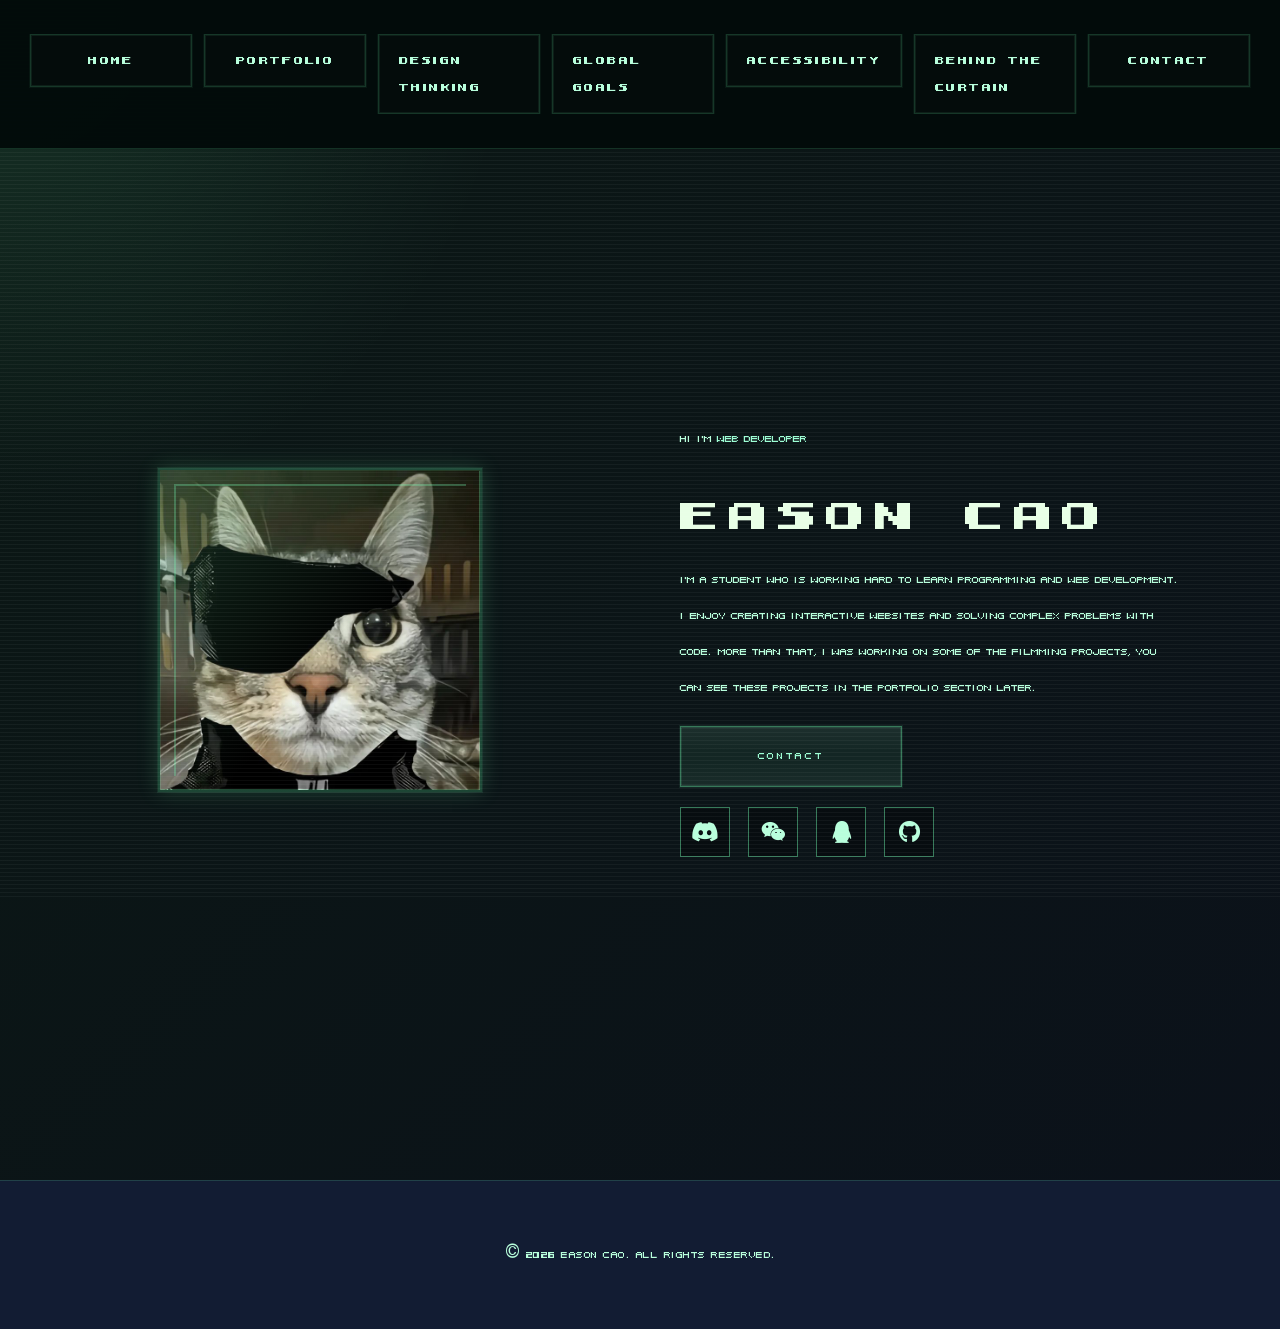
==== index.html @ fa2d39c9 "change the style and font of website" ====
<!DOCTYPE html>
<html lang="en">
<head>
    <meta charset="UTF-8">
    <meta name="viewport" content="width=device-width, initial-scale=1.0">
    <title>Eason Cao - Portfolio</title>
    <link rel="stylesheet" href="styles/style.css">
    <link rel="stylesheet" href="https://cdnjs.cloudflare.com/ajax/libs/font-awesome/6.4.0/css/all.min.css">
</head>
<body>
    <header>
        <div class="nav-container">
            <nav>
                <ul class="nav-links">
                    <li><a href="index.html">Home</a></li>
                    <li><a href="projects.html">Portfolio</a></li>
                    <li><a href="design-thinking.html">Design Thinking</a></li>
                    <li><a href="global-goals.html">Global Goals</a></li>
                    <li><a href="accessibility.html">Accessibility</a></li>
                    <li><a href="behind-curtain.html">Behind the Curtain</a></li>
                    <li><a href="contact.html">Contact</a></li>
                </ul>
            </nav>
        </div>
    </header>

    <section id="hero">
        <div class="hero-container">
            <div class="hero-image">
                <img src="images/Solid snake cat.jpg" alt="Eason Cao profile photo">
            </div>
            <div class="hero-content">
                <p class="hero-subtitle">Hi I'm <span class="role">Web Developer</span></p>
                <h1>Eason Cao</h1>
                <p class="hero-description">
                    I'm a student who is working hard to learn programming and web development. I enjoy creating interactive websites and solving complex problems with code.
                    More than that, I was working on some of the filmming projects, you can see these projects in the Portfolio section later. 
                </p>
                <div class="hero-buttons">
                    <a href="contact.html" class="btn btn-primary">Contact</a>
                </div>
                <div class="social-links">
                    <a href="https://discordapp.com/users/1101487924173865010" target="_blank" rel="noreferrer" aria-label="Discord"><i class="fab fa-discord"></i></a>
                    <a href="https://www.wechat.com/" target="_blank" rel="noreferrer" aria-label="WeChat"><i class="fab fa-weixin"></i></a>
                    <a href="https://im.qq.com/" target="_blank" rel="noreferrer" aria-label="QQ"><i class="fab fa-qq"></i></a>
                    <a href="https://github.com/EASONCAO-A11/WebDev-Coursework-Eason-Cao.git" target="_blank" rel="noreferrer" aria-label="GitHub"><i class="fab fa-github"></i></a>
                </div>
            </div>
        </div>
    </section>

    <footer>
        <p>&copy; 2026 Eason Cao. All rights reserved.</p>
    </footer>

    <script src="scripts/script.js"></script>
</body>
</html>
---- styles/style.css ----
﻿@import url('https://fonts.googleapis.com/css2?family=Poppins:wght@300;400;600;700&display=swap');

/* Local MGS1 webfonts (placed in /fonts) */
@font-face {
    font-family: 'MGS1 Ammo';
    src: url('../fonts/MGS1 Ammo.ttf') format('truetype');
    font-weight: 400;
    font-style: normal;
    font-display: swap;
}

@font-face {
    font-family: 'MGS1 Codec';
    src: url('../fonts/MGS1 Codec.ttf') format('truetype');
    font-weight: 400 700;
    font-style: normal;
    font-display: swap;
}

@font-face {
    font-family: 'MGS1 HUD';
    src: url('../fonts/MGS1 HUD.ttf') format('truetype');
    font-weight: 300 700;
    font-style: normal;
    font-display: swap;
}

/* Utility classes and global typography mapping */
.num, .number, .count {
    font-family: 'MGS1 Ammo', 'MGS1 HUD', monospace;
}

h1, h2, h3, h4, .logo-text, .nav-links a {
    font-family: 'MGS1 Codec', 'MGS1 HUD', 'Poppins', system-ui, -apple-system, 'Segoe UI', Roboto, 'Helvetica Neue', Arial;
    letter-spacing: 0.14em; /* increased spacing for MGS1 Codec */
    text-transform: uppercase;
}

/* Increase base font-size so rem-based sizes scale up across the site */
html {
    font-size: 20px; /* changed to 20px per request */
}

body {
    margin: 0;
    padding: 0;
    box-sizing: border-box;
}

:root {
    --bg-dark: #050b0b;
    --bg-darker: #041212;
    --text-light: #b8ffdc;
    --text-lighter: #e8ffe6;
    --accent-green: #72ffb3;
    --accent-light: #9dffd5;
    --accent-deep: #26c795;
    --accent-blue: var(--accent-deep);
    --muted: #7aa48d;
    --panel: rgba(6, 20, 15, 0.82);
    --panel-border: rgba(114, 255, 179, 0.16);
    --max-width: 1200px;
}

body {
    position: relative;
    overflow-x: hidden;
    font-family: 'MGS1 HUD', 'Poppins', system-ui, -apple-system, 'Segoe UI', Roboto, 'Helvetica Neue', Arial;
    line-height: 1.6;
    color: var(--text-light);
    background-color: var(--bg-dark);
    background-image:
        radial-gradient(circle at top left, rgba(114,255,179,0.12), transparent 28%);
    background-size: cover;
    background-attachment: scroll;
    font-weight: 400;
    -webkit-font-smoothing: antialiased;
    -moz-osx-font-smoothing: grayscale;
}

body::after {
    content: '';
    position: fixed;
    inset: 0;
    z-index: 0;
    pointer-events: none;
    background-image: repeating-linear-gradient(
        rgba(255, 255, 255, 0.12),
        rgba(255, 255, 255, 0.12) 1px,
        transparent 1px,
        transparent 4px
    );
    opacity: 0.36;
}

/* Header and Navigation */
header {
    position: fixed;
    top: 0;
    width: 100%;
    z-index: 1000;
    background-color: rgba(3, 12, 11, 0.98);
    padding: 14px 0;
    border-bottom: 1px solid rgba(114, 255, 179, 0.16);
}

.nav-container {
    max-width: var(--max-width);
    margin: 0 auto;
    display: flex;
    justify-content: center;
    align-items: center;
    padding: 0 16px;
    gap: 18px;
}

.logo {
    display: flex;
    align-items: center;
    gap: 12px;
    text-decoration: none;
    color: var(--text-lighter);
    font-weight: 700;
    font-size: 1.05rem;
    letter-spacing: 0.08em;
    text-transform: uppercase;
}

.logo-avatar {
    width: 42px;
    height: 42px;
    background: linear-gradient(135deg, rgba(114,255,179,0.85), rgba(45,206,141,0.9));
    border-radius: 0;
    display: flex;
    align-items: center;
    justify-content: center;
    overflow: hidden;
    box-shadow: 0 0 18px rgba(114,255,179,0.18);
    border: 1px solid rgba(114,255,179,0.22);
}

.logo-avatar img {
    width: 100%;
    height: 100%;
    object-fit: cover;
    display: block;
}

.nav-links {
    list-style: none;
    display: flex;
    gap: 12px;
    flex-wrap: nowrap;
    overflow-x: auto;
    padding: 0 4px;
}

.nav-links a {
    position: relative;
    display: inline-flex;
    align-items: center;
    justify-content: center;
    padding: 12px 20px;
    min-width: 120px;
    color: var(--text-light);
    text-decoration: none;
    font-size: 0.85rem;
    font-weight: 700;
    transition: transform 0.2s ease, color 0.2s ease, border-color 0.2s ease, background-color 0.2s ease;
    letter-spacing: 0.14em;
    text-transform: uppercase;
    border: 1px solid rgba(114,255,179,0.18);
    background: rgba(3, 12, 11, 0.72);
    box-shadow: inset 0 0 0 1px rgba(114,255,179,0.08), 0 0 0 1px rgba(114,255,179,0.05);
    overflow: hidden;
    border-radius: 0;
}

.nav-links a::before {
    content: '';
    position: absolute;
    inset: 0;
    background: rgba(255,255,255,0.02);
    z-index: -1;
}

.nav-links a::after {
    content: '';
    position: absolute;
    left: 0;
    top: 0;
    width: 6px;
    height: 100%;
    background: transparent;
    transition: background-color 0.2s ease;
}

.nav-links a:hover {
    color: var(--accent-light);
    transform: translateY(-1px);
    border-color: rgba(114,255,179,0.45);
}

.nav-links a:hover::after {
    background: rgba(114,255,179,0.35);
}

.nav-links a.active,
.nav-links a.selected {
    color: #03120b;
    background: rgba(114,255,179,0.18);
    border-color: rgba(114,255,179,0.65);
    box-shadow:
        inset 0 0 0 1px rgba(255,255,255,0.12),
        0 0 20px rgba(114,255,179,0.18);
}

.nav-links a.active::after,
.nav-links a.selected::after {
    background: rgba(114,255,179,0.85);
}

/* Hero Section */
#hero {
    margin-top: 80px;
    padding: 100px 40px;
    min-height: 100vh;
    display: flex;
    align-items: center;
    background: linear-gradient(135deg, rgba(114, 255, 179, 0.05), rgba(26, 33, 62, 0.3));
}

.hero-container {
    max-width: var(--max-width);
    margin: 0 auto;
    display: grid;
    grid-template-columns: 1fr 1fr;
    gap: 80px;
    align-items: center;
    width: 100%;
}

.hero-image {
    width: 320px;
    height: 320px;
    background: linear-gradient(180deg, rgba(5, 18, 18, 0.98), rgba(7, 24, 23, 0.95));
    border-radius: 0;
    border: 2px solid rgba(114, 255, 179, 0.22);
    margin: 0 auto;
    display: flex;
    align-items: center;
    justify-content: center;
    overflow: hidden;
    box-shadow:
        0 0 0 1px rgba(114,255,179,0.08),
        0 0 20px rgba(114,255,179,0.18),
        inset 0 0 24px rgba(114,255,179,0.08);
    position: relative;
}

.hero-image::before {
    content: '';
    position: absolute;
    inset: 0;
    border-radius: 0;
    border: 1px solid rgba(114,255,179,0.16);
    background: linear-gradient(135deg, rgba(114,255,179,0.18), transparent 60%);
    pointer-events: none;
}

.hero-image::after {
    content: '';
    position: absolute;
    inset: 14px;
    border-top: 2px solid rgba(114,255,179,0.28);
    border-left: 2px solid rgba(114,255,179,0.28);
    pointer-events: none;
}

.hero-image img {
    width: 100%;
    height: 100%;
    object-fit: cover;
    display: block;
    border-radius: 0;
}

.hero-subtitle .role {
    color: var(--accent-light);
    font-weight: 600;
}

.hero-content h1 {
    font-size: 3.5rem;
    font-weight: 700;
    color: var(--text-lighter);
    line-height: 1.1;
    margin: 10px 0;
}

.hero-description {
    font-size: 1rem;
    color: var(--text-light);
    line-height: 1.8;
    max-width: 500px;
    margin: 10px 0;
}

.hero-buttons {
    display: flex;
    gap: 20px;
    margin-top: 20px;
}

button,
input[type="submit"],
input[type="button"],
.btn {
    display: inline-flex;
    align-items: center;
    justify-content: center;
    gap: 12px; /* layout gap preserved in px */
    padding: 14px 30px;
    min-width: 160px;
    font-size: 0.95rem;
    font-weight: 700;
    text-decoration: none;
    border-radius: 0;
    transition: transform 0.25s ease, box-shadow 0.25s ease, border-color 0.25s ease, background-color 0.25s ease;
    border: 1px solid rgba(114,255,179,0.28);
    cursor: pointer;
    text-align: center;
    letter-spacing: 0.14em;
    text-transform: uppercase;
    background-color: rgba(3, 12, 11, 0.72);
    color: var(--text-light);
    position: relative;
    overflow: hidden;
    box-shadow: inset 0 0 0 1px rgba(114,255,179,0.12), 0 0 0 1px rgba(114,255,179,0.08);
}

button::before,
input[type="submit"]::before,
input[type="button"]::before,
.btn::before {
    content: '';
    position: absolute;
    inset: 0;
    background: linear-gradient(180deg, rgba(255,255,255,0.12), rgba(255,255,255,0.02) 35%, transparent 40%, transparent 60%, rgba(255,255,255,0.08) 100%);
    opacity: 0.35;
    pointer-events: none;
}

button:hover,
input[type="submit"]:hover,
input[type="button"]:hover,
.btn:hover {
    transform: translateY(-1px);
    border-color: rgba(114,255,179,0.9);
    box-shadow: 0 0 20px rgba(114,255,179,0.22), inset 0 0 8px rgba(114,255,179,0.08);
}

button:focus-visible,
input[type="submit"]:focus-visible,
input[type="button"]:focus-visible,
.btn:focus-visible {
    outline: none;
    box-shadow: 0 0 22px rgba(114,255,179,0.4);
}

.btn-primary {
    background-color: rgba(114,255,179,0.08);
    color: var(--accent-light);
    border-color: rgba(114,255,179,0.38);
}

.btn.selected,
.btn.active,
button.active,
input[type="submit"].active,
input[type="button"].active {
    background-color: rgba(114,255,179,0.18);
    color: #03120b;
    border-color: rgba(114,255,179,0.95);
    box-shadow: 0 0 24px rgba(114,255,179,0.35), inset 0 0 18px rgba(114,255,179,0.12);
}

.btn.selected::before,
.btn.active::before,
button.active::before,
input[type="submit"].active::before,
input[type="button"].active::before {
    opacity: 0.7;
    background: linear-gradient(180deg, rgba(255,255,255,0.22), rgba(255,255,255,0.06) 36%, transparent 46%, transparent 54%, rgba(255,255,255,0.12) 100%);
}

.social-links {
    display: flex;
    gap: 18px;
    margin-top: 20px;
}

.social-links a {
    width: 48px;
    height: 48px;
    border-radius: 0;
    border: 1px solid rgba(114,255,179,0.45);
    display: flex;
    align-items: center;
    justify-content: center;
    color: var(--text-light);
    text-decoration: none;
    transition: all 0.25s ease;
    font-size: 1.1rem;
    background: rgba(0, 0, 0, 0.35);
}

.social-links a:hover {
    background-color: rgba(114,255,179,0.18);
    border-color: rgba(114,255,179,0.9);
    color: var(--text-lighter);
    transform: translateY(-2px);
}

/* Responsive Design */
@media (max-width: 768px) {
    .hero-container {
        grid-template-columns: 1fr;
        gap: 40px;
    }

    .hero-image {
        width: 250px;
        height: 250px;
    }

    .hero-content h1 {
        font-size: 2.5rem;
    }

    .hero-buttons {
        flex-direction: column;
    }

    .btn {
        width: 100%;
        text-align: center;
    }

    .nav-links {
        gap: 20px;
    }

    .nav-links a {
        font-size: 0.85rem;
    }

    #hero {
        padding: 80px 20px;
        margin-top: 70px;
    }

    .nav-container {
        padding: 0 20px;
    }
}

@media (max-width: 480px) {
    .hero-content h1 {
        font-size: 2rem;
    }

    .hero-subtitle {
        font-size: 0.85rem;
    }

    .hero-description {
        font-size: 0.9rem;
    }

    .btn {
        padding: 12px 24px;
        font-size: 0.85rem;
    }

    .social-links {
        gap: 15px;
    }

    .social-links a {
        width: 40px;
        height: 40px;
        font-size: 0.9rem;
    }

    .logo {
        gap: 8px;
        font-size: 0.95rem;
    }

    .logo-avatar {
        width: 35px;
        height: 35px;
        font-size: 0.95rem;
    }

    .nav-links {
        gap: 15px;
    }

    .nav-links a {
        font-size: 0.75rem;
    }
}

/* Footer */
footer {
    background-color: rgba(22, 33, 62, 0.8);
    border-top: 1px solid rgba(114, 255, 179, 0.16);
    padding: 40px 20px;
    text-align: center;
}

footer p {
    color: var(--text-light);
    font-size: 0.95rem;
    letter-spacing: 0.5px;
}

/* Page Sections */
.page-section {
    margin-top: 80px;
    padding: 60px 40px;
    min-height: 100vh;
    background: rgba(5, 11, 10, 0.92);
    border-top: 1px solid rgba(114,255,179,0.16);
    border-bottom: 1px solid rgba(114,255,179,0.16);
}

.page-container {
    max-width: var(--max-width);
    margin: 0 auto;
}

.page-section h1 {
    font-size: 2.8rem;
    font-weight: 700;
    color: var(--text-lighter);
    margin-bottom: 20px;
    line-height: 1.2;
    letter-spacing: 0.08em;
    text-transform: uppercase;
}

.page-section h2 {
    font-size: 2rem;
    font-weight: 700;
    color: var(--text-light);
    margin-top: 40px;
    margin-bottom: 20px;
    letter-spacing: 0.06em;
}

.page-section h3 {
    font-size: 1.3rem;
    font-weight: 600;
    color: var(--text-lighter);
    margin-top: 25px;
    margin-bottom: 15px;
}

.page-section p {
    font-size: 1rem;
    color: var(--text-light);
    line-height: 1.8;
    margin-bottom: 15px;
}

.intro-text {
    font-size: 1.1rem;
    color: var(--accent-light);
    margin-bottom: 30px;
    font-weight: 500;
}

/* Process Grid */
.process-grid {
    display: grid;
    grid-template-columns: repeat(auto-fit, minmax(300px, 1fr));
    gap: 30px;
    margin: 40px 0;
}

.process-card,
.goal-highlight,
.target-card,
.feature-card,
.tech-item,
.challenge-card,
.tool,
.skill-category,
.interest-card,
.project-card {
    border-radius: 0;
}

.process-card {
    background: rgba(114, 255, 179, 0.08);
    border: 1px solid rgba(114, 255, 179, 0.18);
    padding: 30px;
    transition: all 0.3s ease;
}

.process-card:hover {
    background: rgba(114, 255, 179, 0.12);
    border-color: rgba(114, 255, 179, 0.32);
    transform: translateY(-5px);
}

.process-number {
    display: inline-block;
    width: 40px;
    height: 40px;
    background: linear-gradient(135deg, var(--accent-deep), var(--accent-light));
    border-radius: 0;
    display: flex;
    align-items: center;
    justify-content: center;
    color: white;
    font-weight: 700;
    font-size: 1.2rem;
    margin-bottom: 15px;
}

.process-card h2 {
    margin-top: 0;
    margin-bottom: 15px;
    font-size: 1.3rem;
}

.decision-list, .contribution-list, .commitment-list, .resources-list, .learning-list {
    list-style: none;
    padding: 0;
    margin: 20px 0;
}

.decision-list li, .contribution-list li, .commitment-list li, .resources-list li, .learning-list li {
    padding: 12px 0;
    padding-left: 30px;
    position: relative;
    color: var(--text-light);
    font-size: 1rem;
    line-height: 1.6;
}

.decision-list li::before, .contribution-list li::before, .commitment-list li::before, .resources-list li::before, .learning-list li::before {
    content: 'â†’';
    position: absolute;
    left: 0;
    color: var(--accent-light);
    font-weight: bold;
}

/* Goal Highlight */
.goal-highlight {
    background: rgba(114, 255, 179, 0.12);
    border: 1px solid rgba(114, 255, 179, 0.22);
    border-radius: 0;
    padding: 40px;
    margin: 30px 0;
}

.goal-description {
    font-size: 1.2rem;
    color: var(--accent-light);
    font-weight: 500;
    margin-bottom: 20px;
}

/* Targets Grid */
.targets-grid {
    display: grid;
    grid-template-columns: repeat(auto-fit, minmax(250px, 1fr));
    gap: 25px;
    margin: 30px 0;
}

.target-card {
    background: rgba(114, 255, 179, 0.08);
    border: 1px solid rgba(114, 255, 179, 0.18);
    border-radius: 0;
    padding: 25px;
    text-align: center;
    transition: all 0.3s ease;
}

.target-card:hover {
    background: rgba(114, 255, 179, 0.12);
    transform: translateY(-3px);
}

.target-card i {
    font-size: 2rem;
    color: var(--accent-light);
    margin-bottom: 15px;
}

.target-card h4 {
    color: var(--text-lighter);
    font-size: 1.1rem;
    margin-bottom: 10px;
}

.target-card p {
    font-size: 0.95rem;
    color: var(--text-light);
    margin: 0;
}

/* Features Grid */
.features-grid {
    display: grid;
    grid-template-columns: repeat(auto-fit, minmax(280px, 1fr));
    gap: 25px;
    margin: 30px 0;
}

.feature-card {
    background: rgba(114, 255, 179, 0.08);
    border: 1px solid rgba(114, 255, 179, 0.18);
    border-radius: 0;
    padding: 25px;
    transition: all 0.3s ease;
}

.feature-card:hover {
    background: rgba(114, 255, 179, 0.12);
    border-color: rgba(114, 255, 179, 0.32);
    transform: translateY(-3px);
}

.feature-card h3 {
    margin-top: 0;
    display: flex;
    align-items: center;
    gap: 12px;
    margin-bottom: 12px;
    font-size: 1.1rem;
}

.feature-card i {
    color: var(--accent-light);
    font-size: 1.3rem;
}

.feature-card p {
    margin: 0;
    font-size: 0.95rem;
}

/* Tech Stack */
.tech-stack {
    display: grid;
    grid-template-columns: repeat(auto-fit, minmax(200px, 1fr));
    gap: 20px;
    margin: 30px 0;
}

.tech-item {
    background: rgba(114, 255, 179, 0.12);
    border-left: 4px solid var(--accent-light);
    padding: 20px;
    border-radius: 0;
}

.tech-item h3 {
    margin-top: 0;
    color: var(--accent-light);
    font-size: 1.1rem;
}

.tech-item p {
    margin: 10px 0 0 0;
    font-size: 0.95rem;
}

/* Challenge Cards */
.challenge-card {
    background: rgba(114, 255, 179, 0.08);
    border: 1px solid rgba(114, 255, 179, 0.18);
    border-radius: 0;
    padding: 25px;
    margin: 20px 0;
}

.challenge-card h3 {
    margin-top: 0;
    color: var(--accent-light);
    font-size: 1.2rem;
}

.challenge-card p {
    margin: 12px 0;
}

.challenge-card strong {
    color: var(--text-lighter);
}

/* Tools List */
.tools-list {
    display: grid;
    grid-template-columns: repeat(auto-fit, minmax(150px, 1fr));
    gap: 20px;
    margin: 30px 0;
}

.tool {
    background: rgba(114, 255, 179, 0.12);
    border: 1px solid rgba(114, 255, 179, 0.22);
    border-radius: 0;
    padding: 25px;
    text-align: center;
}

.tool i {
    font-size: 2rem;
    color: var(--accent-light);
    margin-bottom: 12px;
}

.tool h4 {
    color: var(--text-lighter);
    font-size: 1rem;
    margin-bottom: 8px;
}

.tool p {
    font-size: 0.85rem;
    color: var(--text-light);
    margin: 0;
}

.future-list {
    list-style: none;
    padding: 0;
}

.future-list li {
    padding: 12px 0;
    padding-left: 30px;
    position: relative;
    color: var(--text-light);
}

.future-list li::before {
    content: 'âœ“';
    position: absolute;
    left: 0;
    color: var(--accent-light);
    font-weight: bold;
}

/* Project Grid */
.project-grid {
    display: grid;
    grid-template-columns: repeat(auto-fit, minmax(320px, 1fr));
    gap: 30px;
    margin: 40px 0;
}

.project-card {
    background: rgba(8, 25, 20, 0.94);
    border: 1px solid rgba(114,255,179,0.18);
    border-radius: 0;
    padding: 28px;
    transition: transform 0.25s ease, box-shadow 0.25s ease;
    box-shadow: 0 0 14px rgba(0, 0, 0, 0.12);
}

.project-card:hover {
    background: rgba(9, 34, 27, 0.94);
    border-color: rgba(114,255,179,0.34);
    transform: translateY(-4px);
}

.project-card h3 {
    margin-top: 0;
    color: var(--text-lighter);
    font-size: 1.3rem;
    margin-bottom: 8px;
}

.project-type {
    color: var(--accent-light);
    font-size: 0.85rem;
    font-weight: 600;
    text-transform: uppercase;
    letter-spacing: 1px;
    margin-bottom: 12px;
}

.project-card p {
    color: var(--text-light);
    font-size: 0.95rem;
    line-height: 1.6;
    margin: 0 0 15px 0;
}

.project-tags {
    display: flex;
    flex-wrap: wrap;
    gap: 10px;
    margin: 20px 0;
}

.tag {
    display: inline-block;
    background: rgba(114, 255, 179, 0.12);
    color: var(--accent-light);
    padding: 6px 12px;
    border-radius: 0;
    font-size: 0.8rem;
    border: 1px solid rgba(114, 255, 179, 0.22);
}

.contact-card form {
    display: flex;
    flex-direction: column;
    gap: 20px;
    margin-top: 20px;
    align-items: flex-start;
}

.form-group {
    width: 100%;
    max-width: 560px;
}

.form-group label {
        display: block;
        margin-bottom: 8px;
        color: var(--text-lighter);
        font-weight: 600;
        font-size: 0.95rem;
    }

    .form-group input,
    .form-group textarea {
        width: 100%;
        background: rgba(114, 255, 179, 0.08);
        border: 1px solid rgba(255, 255, 255, 0.12);
        border-radius: 0;
        color: var(--text-light);
        padding: 16px;
        font-size: 1rem;
        outline: none;
        transition: border-color 0.25s ease, background-color 0.25s ease;
    }

    .form-group input:focus,
    .form-group textarea:focus {
        border-color: rgba(114, 255, 179, 0.6);
        background: rgba(255, 255, 255, 0.08);
    }

    .form-group textarea {
        min-height: 160px;
        resize: vertical;
    }

    .contact-grid {
        grid-template-columns: repeat(auto-fit, minmax(320px, 1fr));
    }
/* Skills Grid */
.skills-grid {
    display: grid;
    grid-template-columns: repeat(auto-fit, minmax(250px, 1fr));
    gap: 30px;
    margin: 30px 0;
}

.skill-category {
    background: rgba(114, 255, 179, 0.12);
    border: 1px solid rgba(114, 255, 179, 0.18);
    border-radius: 0;
    padding: 25px;
}

.skill-category h3 {
    margin-top: 0;
    color: var(--accent-light);
    font-size: 1.2rem;
    margin-bottom: 15px;
}

.skills-list {
    list-style: none;
    padding: 0;
    margin: 0;
}

.skills-list li {
    padding: 10px 0;
    padding-left: 25px;
    position: relative;
    color: var(--text-light);
    font-size: 0.95rem;
}

.skills-list li::before {
    content: 'â–¸';
    position: absolute;
    left: 0;
    color: var(--accent-light);
    font-weight: bold;
}

/* Interests Grid */
.interests-grid {
    display: grid;
    grid-template-columns: repeat(auto-fit, minmax(280px, 1fr));
    gap: 25px;
    margin: 30px 0;
}

.interest-card {
    background: rgba(114, 255, 179, 0.08);
    border: 1px solid rgba(114, 255, 179, 0.18);
    border-radius: 0;
    padding: 30px;
    text-align: center;
    transition: all 0.3s ease;
}

.interest-card:hover {
    background: rgba(114, 255, 179, 0.12);
    border-color: rgba(114, 255, 179, 0.32);
    transform: translateY(-5px);
}

.interest-card i {
    font-size: 2.5rem;
    color: var(--accent-light);
    margin-bottom: 15px;
}

.interest-card h3 {
    margin-top: 0;
    color: var(--text-lighter);
    font-size: 1.1rem;
    margin-bottom: 10px;
}

.interest-card p {
    margin: 0;
    font-size: 0.95rem;
    color: var(--text-light);
}

/* Education and Goals Lists */
.education-list, .goals-list {
    list-style: none;
    padding: 0;
    margin: 20px 0;
}

.education-list li, .goals-list li {
    padding: 12px 0;
    padding-left: 30px;
    position: relative;
    color: var(--text-light);
    font-size: 0.95rem;
    line-height: 1.6;
}

.education-list li::before, .goals-list li::before {
    content: 'â†’';
    position: absolute;
    left: 0;
    color: var(--accent-light);
    font-weight: bold;
}
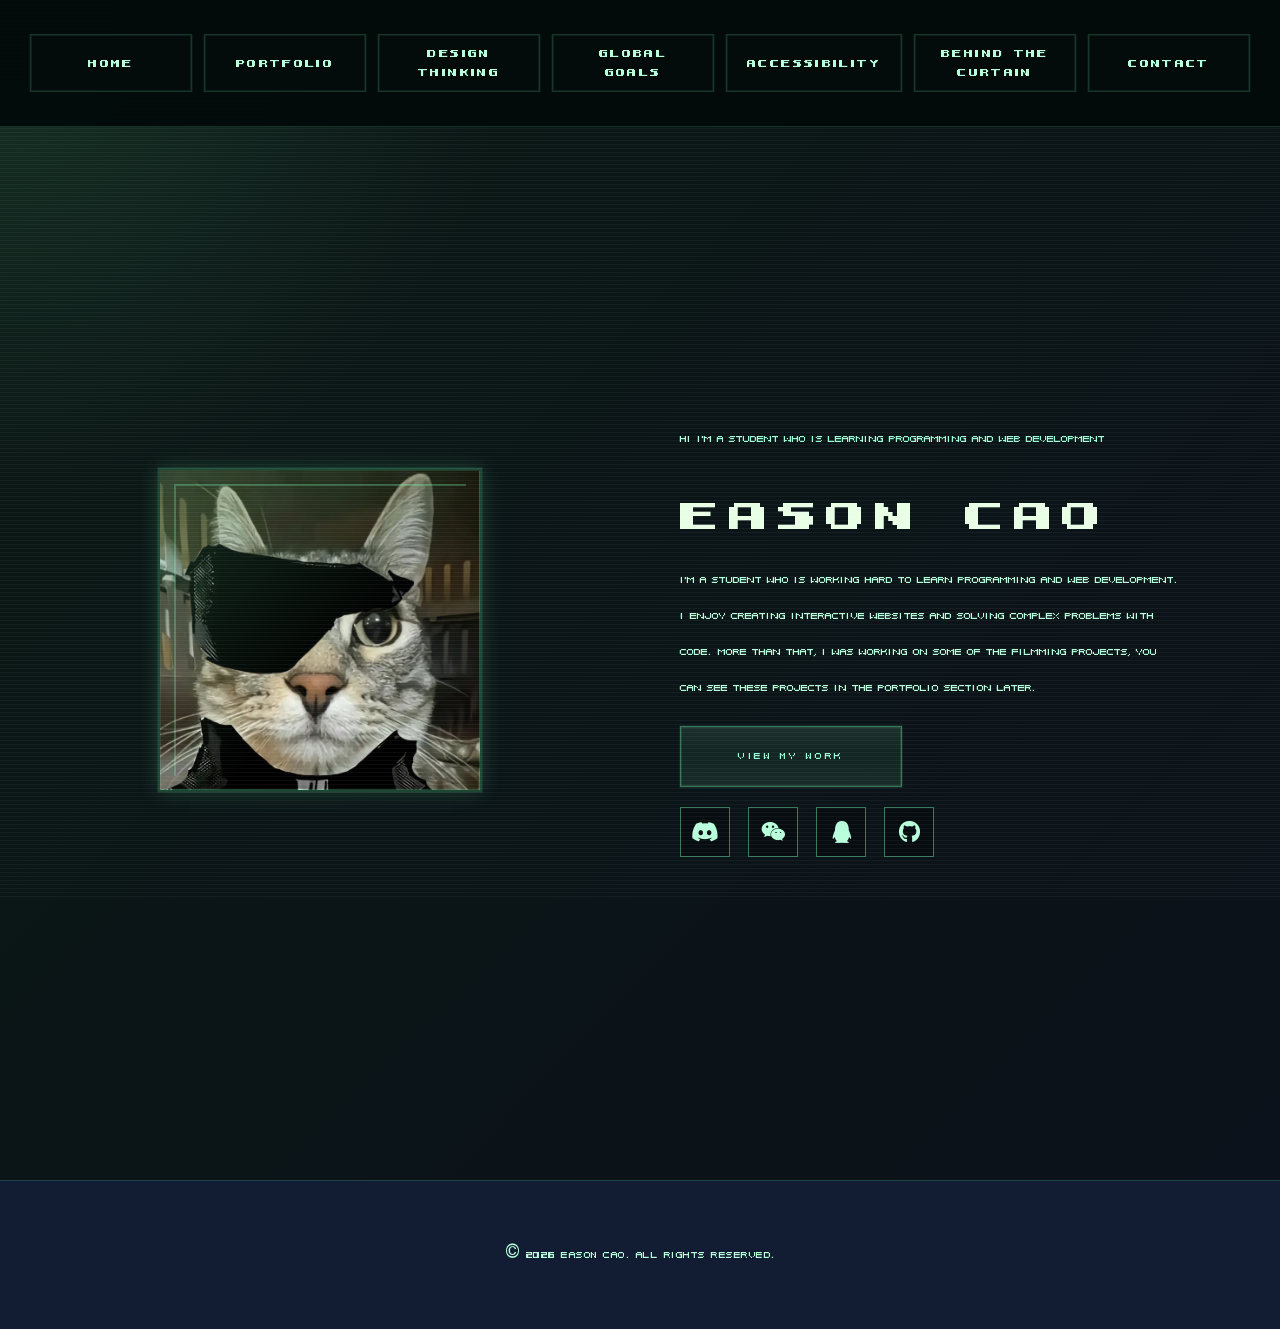
==== commit 5dd87978: "New pages uploaded" ====
--- a/index.html
+++ b/index.html
@@ -30,14 +30,14 @@
                 <img src="images/Solid snake cat.jpg" alt="Eason Cao profile photo">
             </div>
             <div class="hero-content">
-                <p class="hero-subtitle">Hi I'm <span class="role">Web Developer</span></p>
+                <p class="hero-subtitle">Hi I'm <span class="role">A student who is learning programming and web development</span></p>
                 <h1>Eason Cao</h1>
                 <p class="hero-description">
                     I'm a student who is working hard to learn programming and web development. I enjoy creating interactive websites and solving complex problems with code.
                     More than that, I was working on some of the filmming projects, you can see these projects in the Portfolio section later. 
                 </p>
                 <div class="hero-buttons">
-                    <a href="contact.html" class="btn btn-primary">Contact</a>
+                    <a href="projects.html" class="btn btn-primary">View My Work</a>
                 </div>
                 <div class="social-links">
                     <a href="https://discordapp.com/users/1101487924173865010" target="_blank" rel="noreferrer" aria-label="Discord"><i class="fab fa-discord"></i></a>
--- a/styles/style.css
+++ b/styles/style.css
@@ -160,7 +160,8 @@
     display: inline-flex;
     align-items: center;
     justify-content: center;
-    padding: 12px 20px;
+    padding: 0 20px;
+    height: 56px;
     min-width: 120px;
     color: var(--text-light);
     text-decoration: none;
@@ -174,6 +175,9 @@
     box-shadow: inset 0 0 0 1px rgba(114,255,179,0.08), 0 0 0 1px rgba(114,255,179,0.05);
     overflow: hidden;
     border-radius: 0;
+    text-align: center;
+    white-space: normal;
+    line-height: 1.1;
 }
 
 .nav-links a::before {
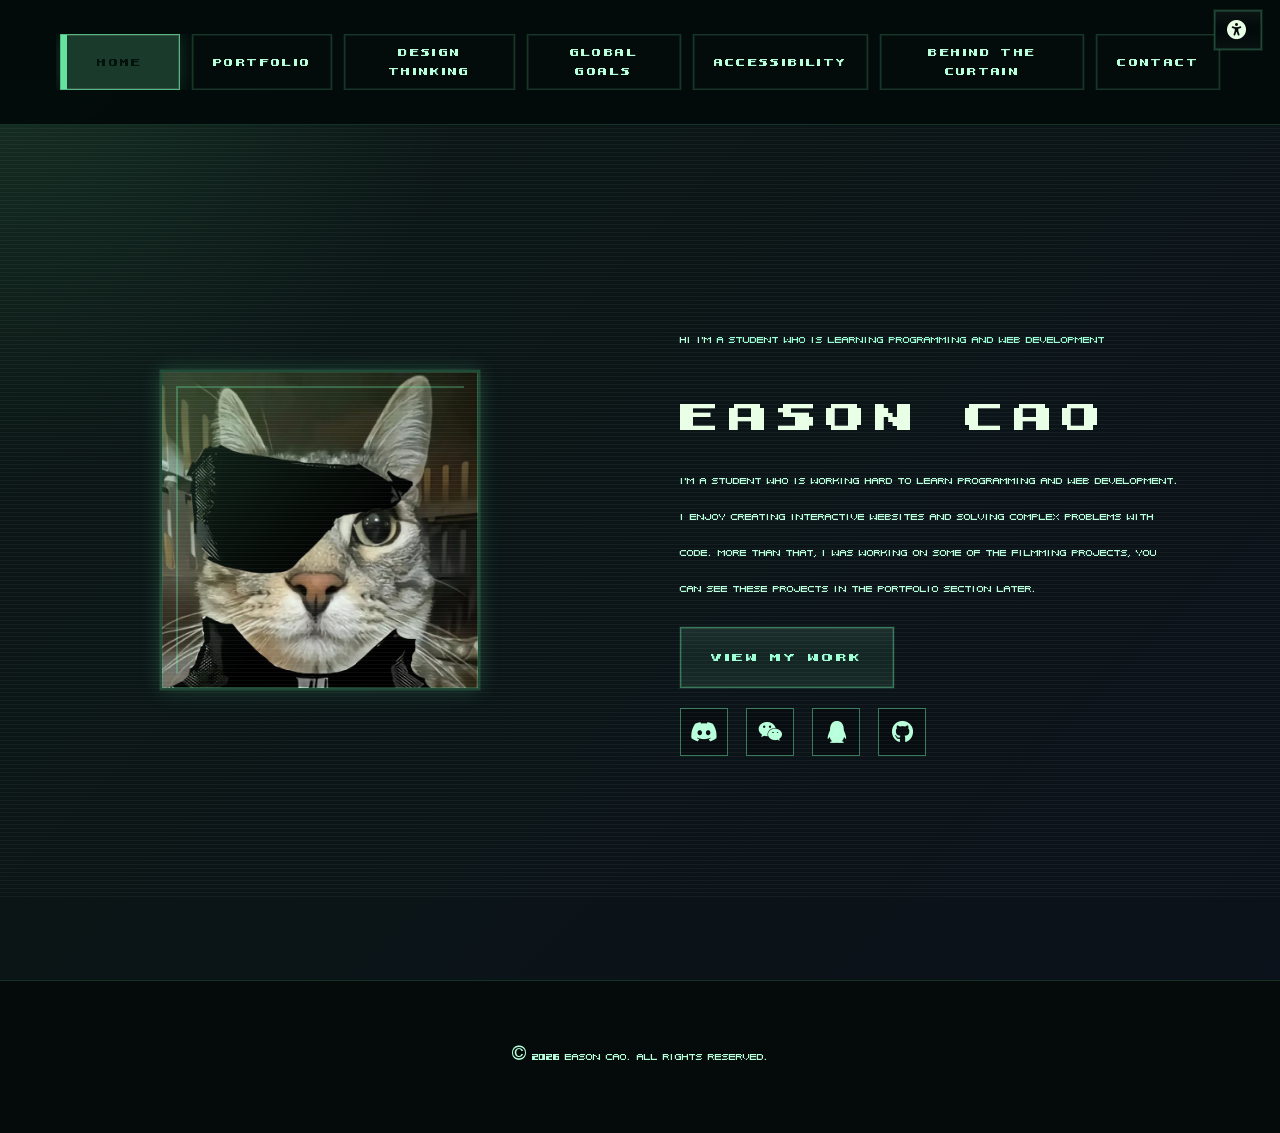
==== commit a46880c0: "PDF uploaded, accessibility improvement" ====
--- a/index.html
+++ b/index.html
@@ -21,6 +21,24 @@
                     <li><a href="contact.html">Contact</a></li>
                 </ul>
             </nav>
+
+            <div class="accessibility-controls" aria-label="Accessibility controls">
+                <button type="button" class="accessibility-toggle" id="acc-toggle" aria-expanded="false" aria-controls="accessibility-panel" aria-label="Toggle accessibility menu">
+                    <i class="fas fa-universal-access" aria-hidden="true"></i>
+                </button>
+
+                <div class="accessibility-panel" id="accessibility-panel" role="region" aria-label="Accessibility menu">
+                    <h4>Accessibility</h4>
+                    <div class="accessibility-mode-row">
+                        <button type="button" class="acc-mode-btn" id="acc-cb-cycle" data-acc-mode="cb_cycle" aria-pressed="false">Colorblind (cycle)</button>
+                        <button type="button" class="acc-mode-btn" id="acc-narrator" data-acc-mode="narrator" aria-pressed="false">Narrator mode</button>
+                        <button type="button" class="acc-mode-btn" id="acc-translate" data-acc-mode="translate" aria-pressed="false">Translate: EN / 中文</button>
+                    </div>
+                    <div style="margin-top:10px;">
+                        <button type="button" class="acc-mode-btn" id="acc-tts-stop" aria-pressed="false">Stop Narrator</button>
+                    </div>
+                </div>
+            </div>
         </div>
     </header>
 
--- a/styles/style.css
+++ b/styles/style.css
@@ -41,14 +41,24 @@
     font-size: 20px; /* changed to 20px per request */
 }
 
+*, *::before, *::after {
+    box-sizing: border-box;
+}
+
 body {
     margin: 0;
     padding: 0;
-    box-sizing: border-box;
 }
 
 :root {
     --bg-dark: #050b0b;
+    /* ===== Accessibility modes defaults ===== */
+    --cb-bg: #050b0b;
+    --cb-text: #b8ffdc;
+    --cb-accent: #72ffb3;
+    --narrator-text: #eafff3;
+    --narrator-panel: rgba(0, 0, 0, 0.6);
+
     --bg-darker: #041212;
     --text-light: #b8ffdc;
     --text-lighter: #e8ffe6;
@@ -320,6 +330,7 @@
 input[type="submit"],
 input[type="button"],
 .btn {
+    font-family: 'MGS1 Codec', 'MGS1 HUD', 'MGS1 Ammo', Poppins, system-ui, -apple-system, 'Segoe UI', Roboto, 'Helvetica Neue', Arial;
     display: inline-flex;
     align-items: center;
     justify-content: center;
@@ -519,7 +530,7 @@
 
 /* Footer */
 footer {
-    background-color: rgba(22, 33, 62, 0.8);
+    background-color: rgba(5, 11, 10, 0.95);
     border-top: 1px solid rgba(114, 255, 179, 0.16);
     padding: 40px 20px;
     text-align: center;
@@ -527,9 +538,162 @@
 
 footer p {
     color: var(--text-light);
+}
+
+/* ===== Top bar accessibility menu ===== */
+:root {
+    --acc-control-bg: rgba(3, 12, 11, 0.98);
+    --acc-control-border: rgba(114,255,179,0.25);
+    --acc-control-hover: rgba(114,255,179,0.18);
+}
+
+.accessibility-controls {
+    position: absolute;
+    right: 18px;
+    top: 10px;
+    z-index: 2000;
+}
+
+.accessibility-controls-inner {
+    display: flex;
+    align-items: center;
+    gap: 10px;
+}
+
+.accessibility-toggle {
+    background: var(--acc-control-bg);
+    color: var(--text-lighter);
+    border: 1px solid var(--acc-control-border);
+    cursor: pointer;
+    padding: 10px 12px;
+    min-width: 44px;
+    height: 40px;
+    display: inline-flex;
+    align-items: center;
+    justify-content: center;
+}
+
+.accessibility-toggle:focus-visible {
+    outline: none;
+    box-shadow: 0 0 0 3px rgba(114,255,179,0.35);
+}
+
+.accessibility-panel {
+    position: absolute;
+    right: 0;
+    top: 48px;
+    width: 260px;
+    background: rgba(3, 12, 11, 0.98);
+    border: 1px solid var(--acc-control-border);
+    padding: 12px;
+    display: none;
+}
+
+.accessibility-panel.open { display: block; }
+
+.accessibility-panel h4 {
+    margin: 0 0 10px 0;
     font-size: 0.95rem;
-    letter-spacing: 0.5px;
-}
+    letter-spacing: 0.08em;
+    text-transform: uppercase;
+    color: var(--text-lighter);
+}
+
+.accessibility-mode-row {
+    display: grid;
+    grid-template-columns: 1fr;
+    gap: 8px;
+}
+
+.acc-mode-btn {
+    width: 100%;
+    justify-content: flex-start;
+    padding: 10px 12px;
+    border: 1px solid rgba(114,255,179,0.22);
+    background: rgba(0,0,0,0.25);
+    color: var(--text-light);
+    cursor: pointer;
+}
+
+.acc-mode-btn:hover { background: var(--acc-control-hover); }
+.acc-mode-btn[aria-pressed="true"] {
+    background: rgba(114,255,179,0.18);
+    color: #03120b;
+    border-color: rgba(114,255,179,0.95);
+}
+
+/* ===== Accessibility modes ===== */
+.cb-mode::after {
+    content: '';
+    position: fixed;
+    inset: 0;
+    z-index: 9999;
+    pointer-events: none;
+    /* default: green-blind-ish overlay (changed by specific classes below) */
+    background: rgba(255, 255, 0, 0.10);
+    mix-blend-mode: multiply;
+}
+
+/* Red-blind mode */
+.cb-mode.red {
+    /* remove other overlay tint */
+}
+.cb-mode.red::after {
+    background: rgba(255, 0, 0, 0.12);
+    mix-blend-mode: multiply;
+}
+
+/* Green-blind mode */
+.cb-mode.green::after {
+    background: rgba(0, 200, 0, 0.12);
+    mix-blend-mode: multiply;
+}
+
+/* Blue-blind mode */
+.cb-mode.blue::after {
+    background: rgba(0, 120, 255, 0.12);
+    mix-blend-mode: multiply;
+}
+
+
+.narrator-mode {
+    color: var(--narrator-text);
+}
+
+.narrator-mode body {
+    background-image: none !important;
+}
+
+.narrator-mode .page-section {
+    background: rgba(0,0,0,0.6) !important;
+}
+
+.narrator-mode .page-section p,
+.narrator-mode .page-section li,
+.narrator-mode .page-section a {
+    font-size: 1.1rem !important;
+    line-height: 1.9 !important;
+}
+
+.narrator-mode header,
+.narrator-mode footer {
+    background-color: rgba(0,0,0,0.85) !important;
+}
+
+.narrator-mode * {
+    scroll-behavior: auto !important;
+    transition: none !important;
+}
+
+/* Translation toggle readability */
+.translated-text {
+    display: none;
+}
+
+
+.translated-active .original-text { display: none; }
+.translated-active .translated-text { display: inline; }
+
 
 /* Page Sections */
 .page-section {
@@ -622,7 +786,6 @@
 }
 
 .process-number {
-    display: inline-block;
     width: 40px;
     height: 40px;
     background: linear-gradient(135deg, var(--accent-deep), var(--accent-light));
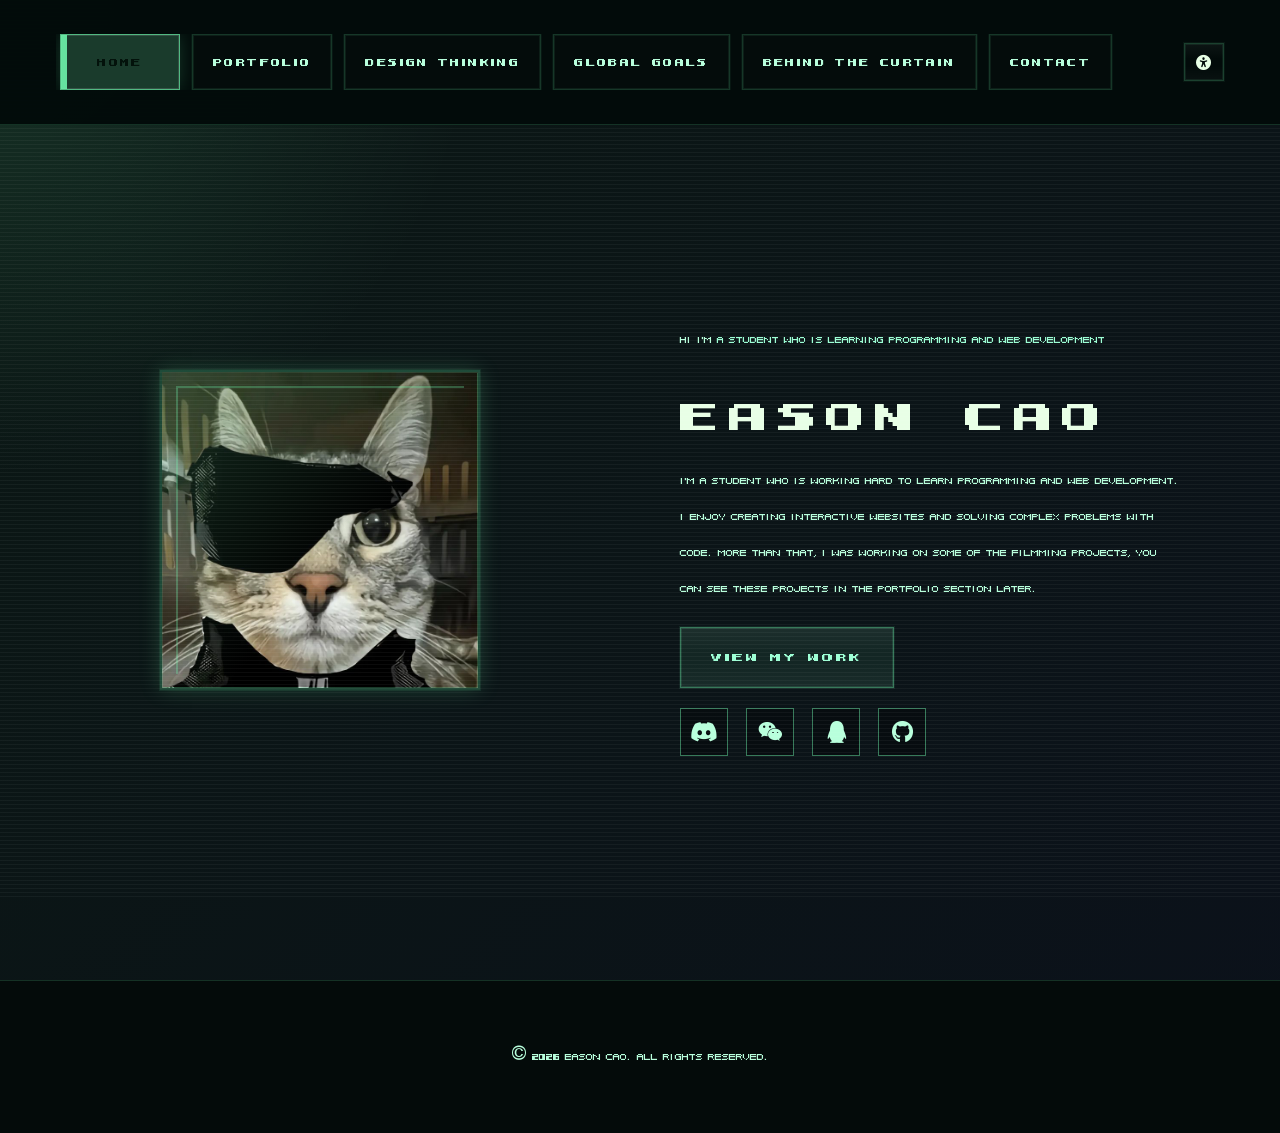
==== commit 05adf020: "improve accessibility usage" ====
--- a/index.html
+++ b/index.html
@@ -16,7 +16,6 @@
                     <li><a href="projects.html">Portfolio</a></li>
                     <li><a href="design-thinking.html">Design Thinking</a></li>
                     <li><a href="global-goals.html">Global Goals</a></li>
-                    <li><a href="accessibility.html">Accessibility</a></li>
                     <li><a href="behind-curtain.html">Behind the Curtain</a></li>
                     <li><a href="contact.html">Contact</a></li>
                 </ul>
--- a/styles/style.css
+++ b/styles/style.css
@@ -548,9 +548,10 @@
 }
 
 .accessibility-controls {
-    position: absolute;
-    right: 18px;
-    top: 10px;
+    display: flex;
+    align-items: center;
+    margin-left: auto;
+    position: relative;
     z-index: 2000;
 }
 
@@ -563,14 +564,27 @@
 .accessibility-toggle {
     background: var(--acc-control-bg);
     color: var(--text-lighter);
-    border: 1px solid var(--acc-control-border);
+    border: 1px solid rgba(114,255,179,0.22);
     cursor: pointer;
-    padding: 10px 12px;
-    min-width: 44px;
-    height: 40px;
+    padding: 8px 10px;
+    min-width: 40px;
+    height: 38px;
     display: inline-flex;
     align-items: center;
     justify-content: center;
+    font-size: 1rem;
+    transition: all 0.2s ease;
+    box-shadow: inset 0 0 0 1px rgba(114,255,179,0.08), 0 0 0 1px rgba(114,255,179,0.05);
+    font-family: 'MGS1 Codec', 'MGS1 HUD', 'Poppins', system-ui, sans-serif;
+    font-size: 0.75rem;
+    letter-spacing: 0.12em;
+    text-transform: uppercase;
+    gap: 6px;
+}
+.accessibility-toggle:hover {
+    border-color: rgba(114,255,179,0.6);
+    color: var(--accent-light);
+    box-shadow: 0 0 12px rgba(114,255,179,0.15);
 }
 
 .accessibility-toggle:focus-visible {
@@ -584,75 +598,116 @@
     top: 48px;
     width: 260px;
     background: rgba(3, 12, 11, 0.98);
-    border: 1px solid var(--acc-control-border);
-    padding: 12px;
+    border: 1px solid rgba(114,255,179,0.18);
+    padding: 16px;
     display: none;
+    box-shadow: 0 4px 24px rgba(0, 0, 0, 0.5);
 }
 
 .accessibility-panel.open { display: block; }
 
 .accessibility-panel h4 {
-    margin: 0 0 10px 0;
-    font-size: 0.95rem;
-    letter-spacing: 0.08em;
+    margin: 0 0 12px 0;
+    font-size: 0.8rem;
+    letter-spacing: 0.14em;
     text-transform: uppercase;
     color: var(--text-lighter);
+    font-family: 'MGS1 Codec', 'MGS1 HUD', 'Poppins', system-ui, sans-serif;
 }
 
 .accessibility-mode-row {
     display: grid;
     grid-template-columns: 1fr;
-    gap: 8px;
+    gap: 6px;
 }
 
 .acc-mode-btn {
     width: 100%;
     justify-content: flex-start;
-    padding: 10px 12px;
-    border: 1px solid rgba(114,255,179,0.22);
-    background: rgba(0,0,0,0.25);
+    padding: 10px 14px;
+    min-width: 0;
+    border: 1px solid rgba(114,255,179,0.18);
+    background: rgba(3, 12, 11, 0.72);
     color: var(--text-light);
     cursor: pointer;
-}
-
-.acc-mode-btn:hover { background: var(--acc-control-hover); }
+    font-family: 'MGS1 Codec', 'MGS1 HUD', 'Poppins', system-ui, sans-serif;
+    font-size: 0.8rem;
+    letter-spacing: 0.12em;
+    text-transform: uppercase;
+    text-align: left;
+    box-shadow: inset 0 0 0 1px rgba(114,255,179,0.08), 0 0 0 1px rgba(114,255,179,0.05);
+    transition: all 0.2s ease;
+    border-radius: 0;
+}
+
+.acc-mode-btn:hover {
+    background: var(--acc-control-hover);
+    border-color: rgba(114,255,179,0.4);
+    color: var(--accent-light);
+    transform: translateX(2px);
+}
+
 .acc-mode-btn[aria-pressed="true"] {
     background: rgba(114,255,179,0.18);
     color: #03120b;
-    border-color: rgba(114,255,179,0.95);
-}
-
-/* ===== Accessibility modes ===== */
-.cb-mode::after {
-    content: '';
-    position: fixed;
-    inset: 0;
-    z-index: 9999;
-    pointer-events: none;
-    /* default: green-blind-ish overlay (changed by specific classes below) */
-    background: rgba(255, 255, 0, 0.10);
-    mix-blend-mode: multiply;
-}
-
-/* Red-blind mode */
+    border-color: rgba(114,255,179,0.85);
+    box-shadow: 0 0 12px rgba(114,255,179,0.18);
+}
+
+/* ===== Accessibility modes - CSS Variable Palettes =====
+   Using CSS variable overrides instead of filter overlays.
+   Text stays sharp, layout intact, only colors change. */
+
+/* Green-blind (Deuteranopia) — blue-purple scheme */
+.cb-mode.green,
+.cb-mode {
+    --text-light: #d0d0ee;
+    --text-lighter: #e8e8ff;
+    --accent-green: #9a8aff;
+    --accent-light: #b8aaff;
+    --accent-deep: #7a68dd;
+    --accent-blue: var(--accent-deep);
+    --muted: #8a8ab0;
+    --panel-border: rgba(154, 138, 255, 0.18);
+}
+
+/* Red-blind (Protanopia) — blue-gold scheme */
 .cb-mode.red {
-    /* remove other overlay tint */
-}
-.cb-mode.red::after {
-    background: rgba(255, 0, 0, 0.12);
-    mix-blend-mode: multiply;
-}
-
-/* Green-blind mode */
-.cb-mode.green::after {
-    background: rgba(0, 200, 0, 0.12);
-    mix-blend-mode: multiply;
-}
-
-/* Blue-blind mode */
-.cb-mode.blue::after {
-    background: rgba(0, 120, 255, 0.12);
-    mix-blend-mode: multiply;
+    --text-light: #c8daf8;
+    --text-lighter: #ddeeff;
+    --accent-green: #6ea8ff;
+    --accent-light: #8bc4ff;
+    --accent-deep: #3a7cc9;
+    --accent-blue: var(--accent-deep);
+    --muted: #7a8ea8;
+    --panel-border: rgba(110, 168, 255, 0.18);
+}
+
+/* Blue-blind (Tritanopia) — warm orange-red scheme */
+.cb-mode.blue {
+    --text-light: #f0d8b8;
+    --text-lighter: #ffe8d0;
+    --accent-green: #ff9966;
+    --accent-light: #ffbb88;
+    --accent-deep: #dd7733;
+    --accent-blue: var(--accent-deep);
+    --muted: #b89878;
+    --panel-border: rgba(255, 153, 102, 0.18);
+}
+
+/* Total color-blind (Achromatopsia) — grayscale */
+.cb-mode.gray {
+    --bg-dark: #0a0a0a;
+    --bg-darker: #050505;
+    --text-light: #cccccc;
+    --text-lighter: #eeeeee;
+    --accent-green: #aaaaaa;
+    --accent-light: #cccccc;
+    --accent-deep: #888888;
+    --accent-blue: var(--accent-deep);
+    --muted: #666666;
+    --panel: rgba(20, 20, 20, 0.82);
+    --panel-border: rgba(255, 255, 255, 0.12);
 }
 
 
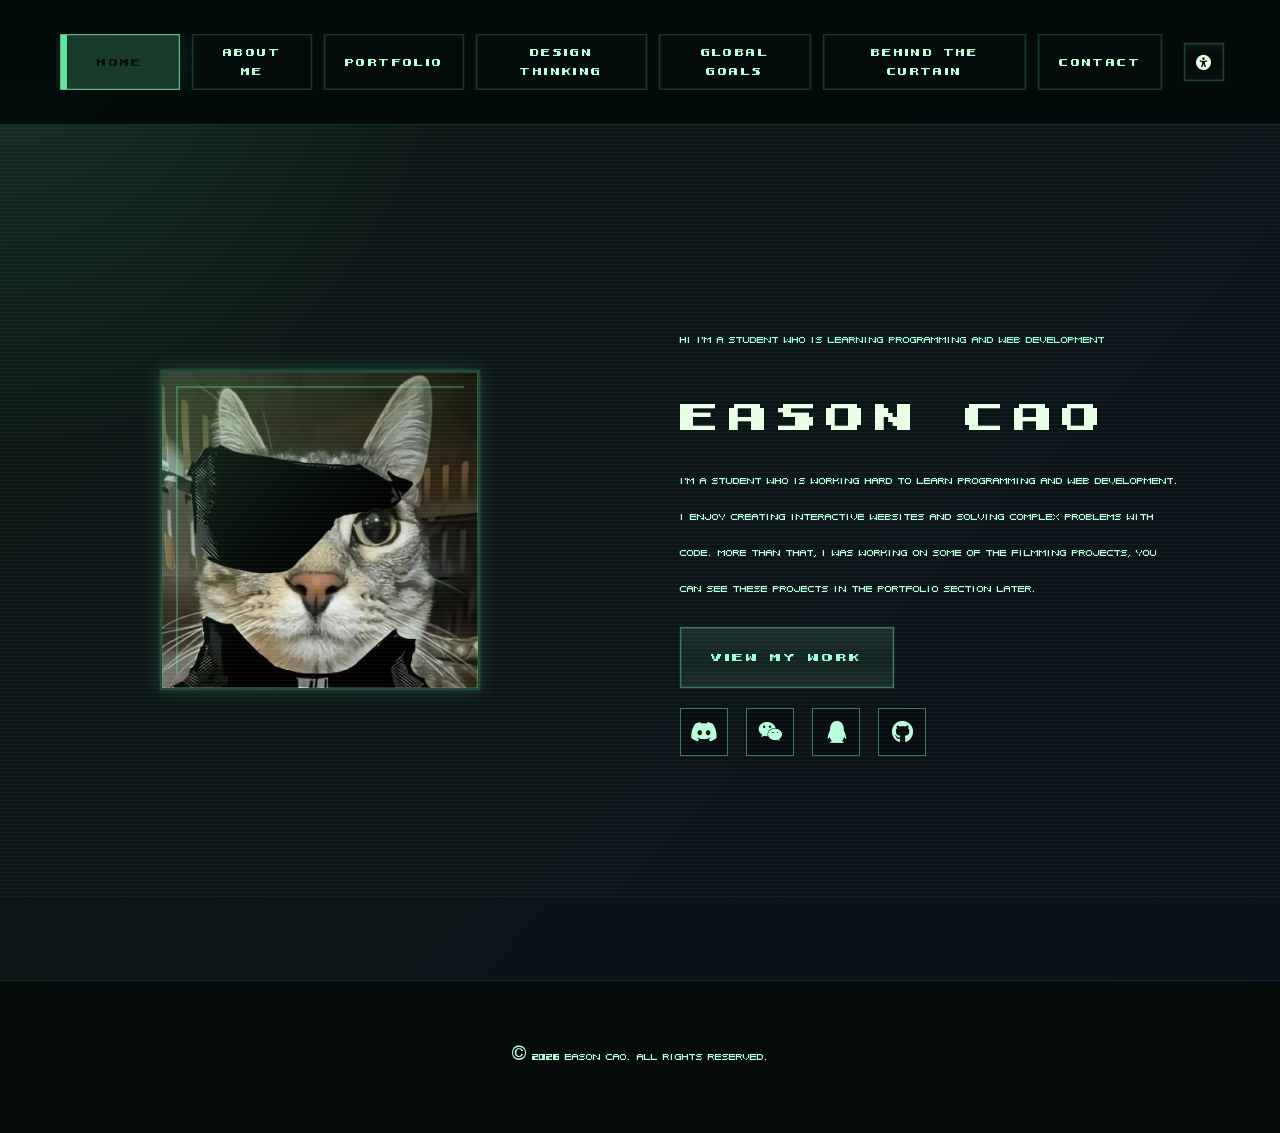
==== commit d1f3547c: "fix bugs, upgrade reading experience on about page" ====
--- a/index.html
+++ b/index.html
@@ -13,6 +13,7 @@
             <nav>
                 <ul class="nav-links">
                     <li><a href="index.html">Home</a></li>
+                    <li><a href="About.html">About me</a></li>
                     <li><a href="projects.html">Portfolio</a></li>
                     <li><a href="design-thinking.html">Design Thinking</a></li>
                     <li><a href="global-goals.html">Global Goals</a></li>
@@ -31,7 +32,6 @@
                     <div class="accessibility-mode-row">
                         <button type="button" class="acc-mode-btn" id="acc-cb-cycle" data-acc-mode="cb_cycle" aria-pressed="false">Colorblind (cycle)</button>
                         <button type="button" class="acc-mode-btn" id="acc-narrator" data-acc-mode="narrator" aria-pressed="false">Narrator mode</button>
-                        <button type="button" class="acc-mode-btn" id="acc-translate" data-acc-mode="translate" aria-pressed="false">Translate: EN / 中文</button>
                     </div>
                     <div style="margin-top:10px;">
                         <button type="button" class="acc-mode-btn" id="acc-tts-stop" aria-pressed="false">Stop Narrator</button>
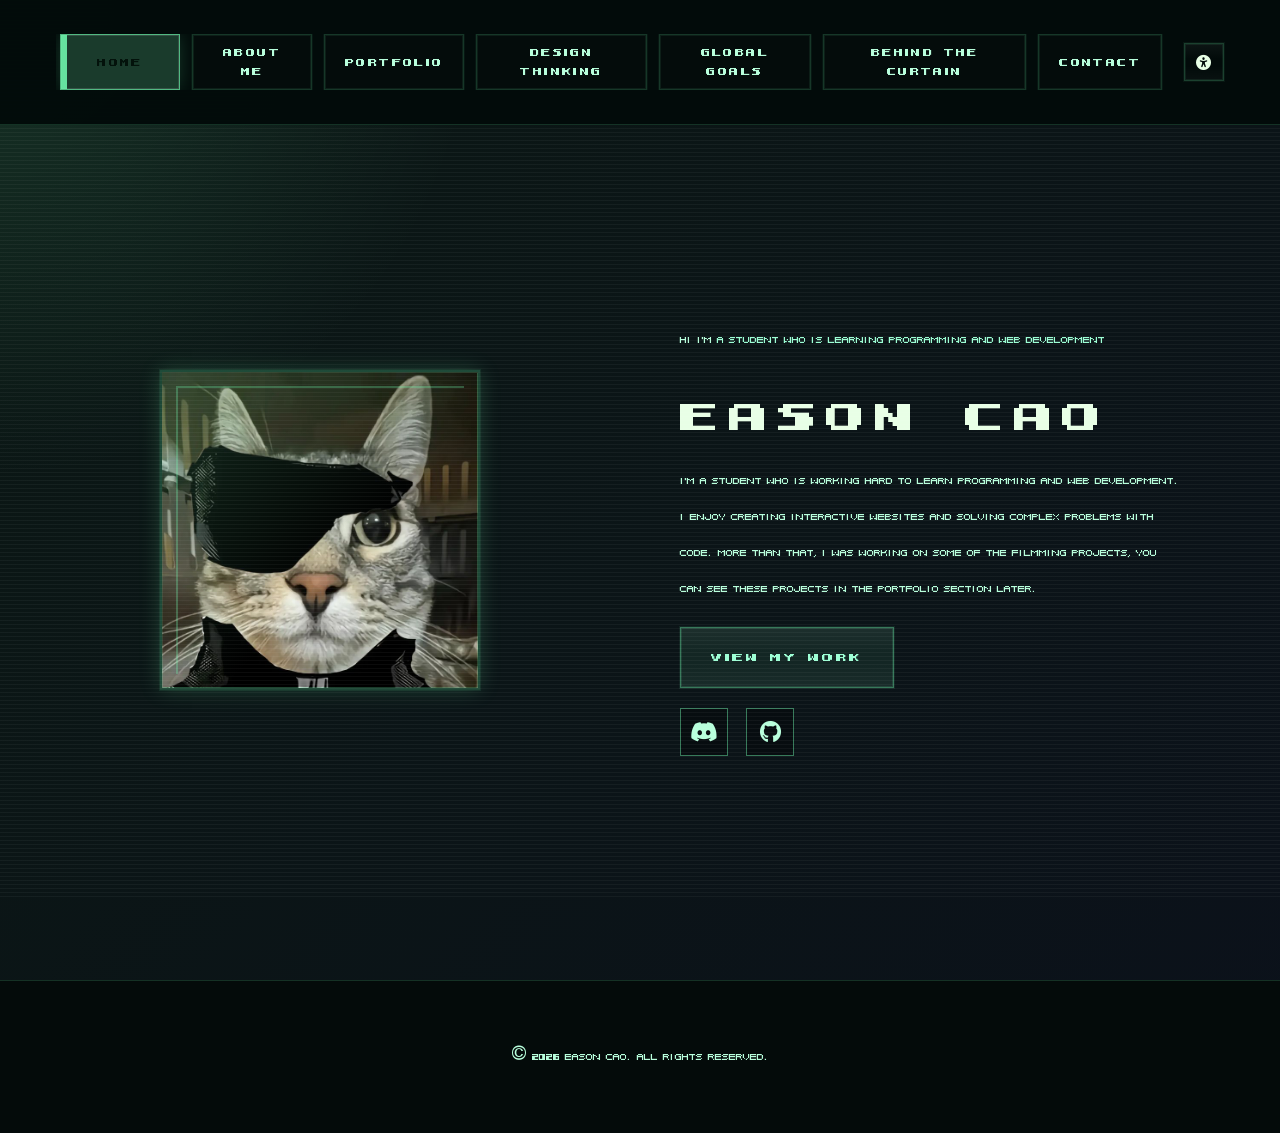
==== commit bc423e8f: "remove wechat and qq icons from index" ====
--- a/index.html
+++ b/index.html
@@ -13,7 +13,7 @@
             <nav>
                 <ul class="nav-links">
                     <li><a href="index.html">Home</a></li>
-                    <li><a href="About.html">About me</a></li>
+                    <li><a href="about.html">About me</a></li>
                     <li><a href="projects.html">Portfolio</a></li>
                     <li><a href="design-thinking.html">Design Thinking</a></li>
                     <li><a href="global-goals.html">Global Goals</a></li>
@@ -30,7 +30,7 @@
                 <div class="accessibility-panel" id="accessibility-panel" role="region" aria-label="Accessibility menu">
                     <h4>Accessibility</h4>
                     <div class="accessibility-mode-row">
-                        <button type="button" class="acc-mode-btn" id="acc-cb-cycle" data-acc-mode="cb_cycle" aria-pressed="false">Colorblind (cycle)</button>
+                        <button type="button" class="acc-mode-btn" id="acc-cb-cycle" data-acc-mode="cb_cycle" aria-pressed="false">Color (cycle)</button>
                         <button type="button" class="acc-mode-btn" id="acc-narrator" data-acc-mode="narrator" aria-pressed="false">Narrator mode</button>
                     </div>
                     <div style="margin-top:10px;">
@@ -58,8 +58,6 @@
                 </div>
                 <div class="social-links">
                     <a href="https://discordapp.com/users/1101487924173865010" target="_blank" rel="noreferrer" aria-label="Discord"><i class="fab fa-discord"></i></a>
-                    <a href="https://www.wechat.com/" target="_blank" rel="noreferrer" aria-label="WeChat"><i class="fab fa-weixin"></i></a>
-                    <a href="https://im.qq.com/" target="_blank" rel="noreferrer" aria-label="QQ"><i class="fab fa-qq"></i></a>
                     <a href="https://github.com/EASONCAO-A11/WebDev-Coursework-Eason-Cao.git" target="_blank" rel="noreferrer" aria-label="GitHub"><i class="fab fa-github"></i></a>
                 </div>
             </div>
--- a/styles/style.css
+++ b/styles/style.css
@@ -876,11 +876,12 @@
 }
 
 .decision-list li::before, .contribution-list li::before, .commitment-list li::before, .resources-list li::before, .learning-list li::before {
-    content: 'â†’';
+    content: '\2192';
     position: absolute;
     left: 0;
     color: var(--accent-light);
     font-weight: bold;
+    font-family: 'Poppins', system-ui, sans-serif;
 }
 
 /* Goal Highlight */
@@ -1029,7 +1030,6 @@
     color: var(--text-lighter);
 }
 
-/* Tools List */
 .tools-list {
     display: grid;
     grid-template-columns: repeat(auto-fit, minmax(150px, 1fr));
@@ -1063,6 +1063,63 @@
     margin: 0;
 }
 
+/* Behind the Curtain - Image Gallery */
+.btc-image-section {
+    margin: 40px 0;
+}
+
+.btc-image-section h2 {
+    margin-bottom: 8px;
+}
+
+.btc-image-section > p {
+    margin-bottom: 20px;
+    color: var(--text-light);
+    opacity: 0.85;
+}
+
+.btc-image-grid {
+    display: grid;
+    grid-template-columns: repeat(auto-fit, minmax(300px, 1fr));
+    gap: 24px;
+    margin: 0 0 10px 0;
+}
+
+.btc-image-card {
+    background: rgba(8, 25, 20, 0.94);
+    border: 1px solid rgba(114,255,179,0.18);
+    border-radius: 0;
+    overflow: hidden;
+    transition: border-color 0.3s ease, box-shadow 0.3s ease;
+}
+
+.btc-image-card:hover {
+    border-color: rgba(114,255,179,0.5);
+    box-shadow: 0 0 20px rgba(114,255,179,0.10);
+}
+
+.btc-image-card img {
+    display: block;
+    width: 100%;
+    height: auto;
+    border-bottom: 1px solid rgba(114,255,179,0.10);
+}
+
+.btc-image-caption {
+    padding: 12px 16px;
+    margin: 0;
+    font-size: 0.85rem;
+    color: var(--text-light);
+    text-align: center;
+    letter-spacing: 0.05em;
+}
+
+/* Full-width card for the architecture diagram */
+.btc-image-card:only-child {
+    max-width: 720px;
+    margin: 0 auto;
+}
+
 .future-list {
     list-style: none;
     padding: 0;
@@ -1076,11 +1133,12 @@
 }
 
 .future-list li::before {
-    content: 'âœ“';
+    content: '\2713';
     position: absolute;
     left: 0;
     color: var(--accent-light);
     font-weight: bold;
+    font-family: 'Poppins', system-ui, sans-serif;
 }
 
 /* Project Grid */
@@ -1144,6 +1202,40 @@
     border-radius: 0;
     font-size: 0.8rem;
     border: 1px solid rgba(114, 255, 179, 0.22);
+}
+
+/* Expandable code blocks for coursework View Code buttons */
+.code-block {
+    background: rgba(0, 0, 0, 0.6);
+    border: 1px solid rgba(114, 255, 179, 0.15);
+    border-top: none;
+    padding: 16px 20px;
+    margin: -1px 0 0 0;
+    overflow-x: auto;
+    font-size: 0.8rem;
+    line-height: 1.5;
+    max-height: 500px;
+    overflow-y: auto;
+}
+
+.code-block code {
+    font-family: 'Courier New', 'Consolas', 'Monaco', monospace;
+    color: #e0e0e0;
+    white-space: pre;
+}
+
+.code-block:not([hidden]) {
+    display: block;
+}
+
+.view-code-btn {
+    cursor: pointer;
+    width: 100%;
+}
+
+.view-code-btn.active {
+    background: rgba(114, 255, 179, 0.25);
+    border-color: var(--accent-light);
 }
 
 .contact-card form {
@@ -1231,11 +1323,12 @@
 }
 
 .skills-list li::before {
-    content: 'â–¸';
+    content: '\25B8';
     position: absolute;
     left: 0;
     color: var(--accent-light);
     font-weight: bold;
+    font-family: 'Poppins', system-ui, sans-serif;
 }
 
 /* Interests Grid */
@@ -1297,12 +1390,11 @@
 }
 
 .education-list li::before, .goals-list li::before {
-    content: 'â†’';
+    content: '\2192';
     position: absolute;
     left: 0;
     color: var(--accent-light);
     font-weight: bold;
-}
-
-
-
+    font-family: 'Poppins', system-ui, sans-serif;
+}
+
